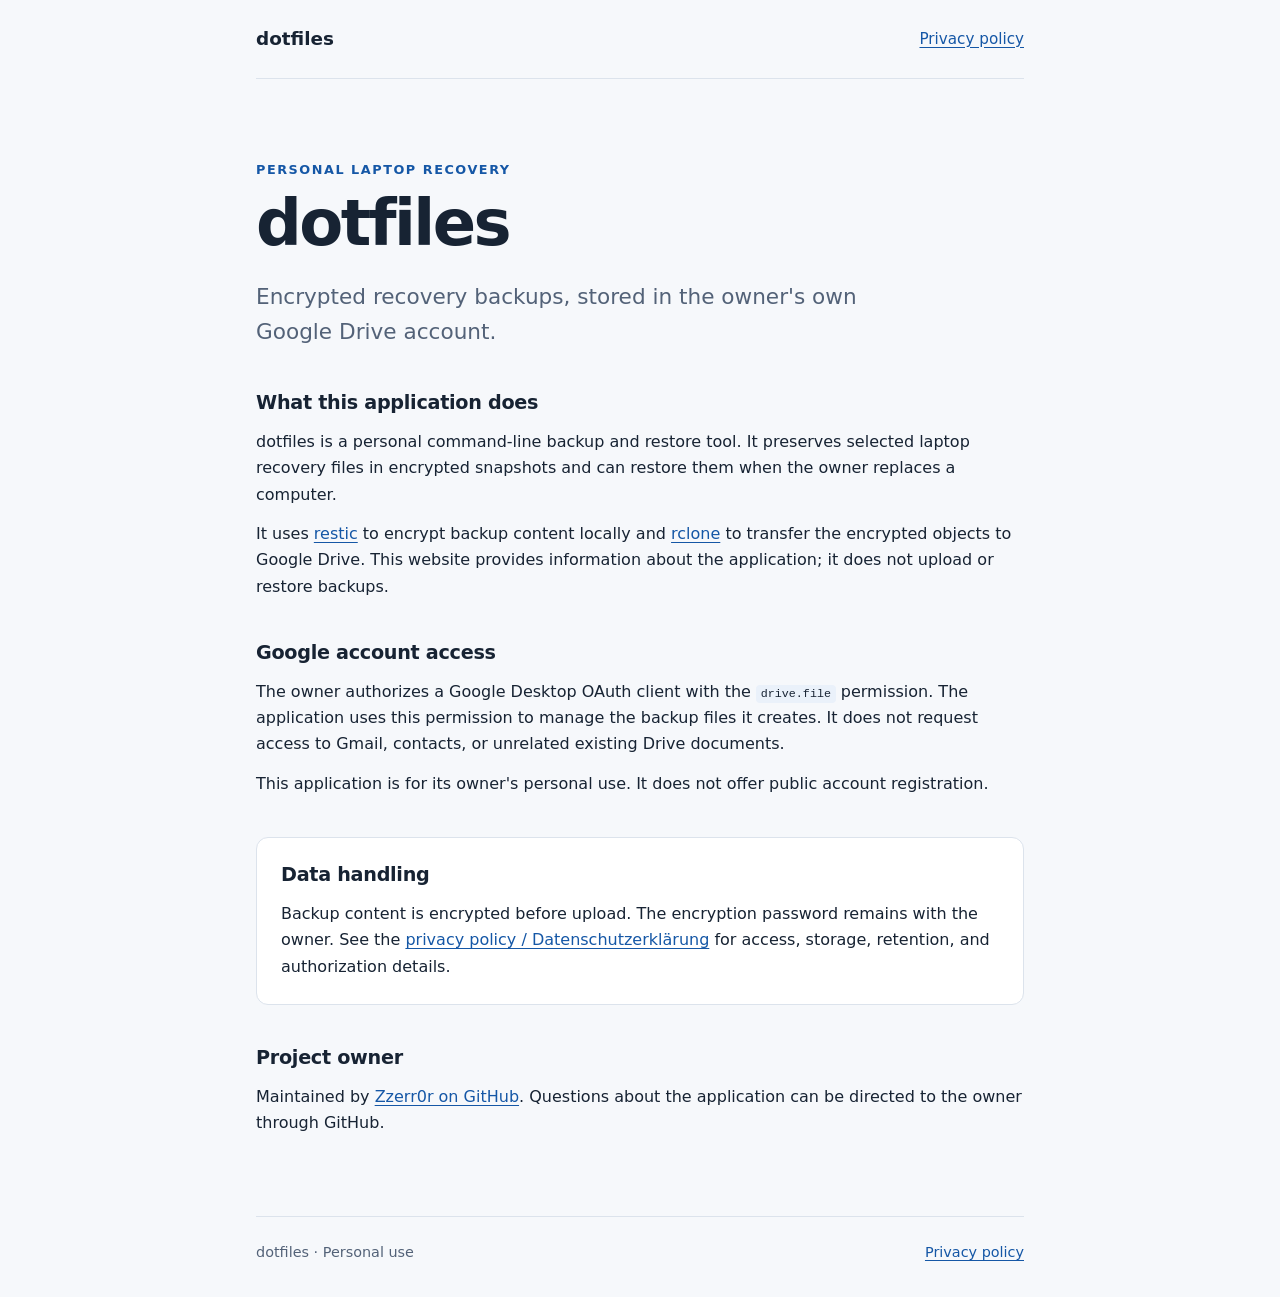
==== index.html @ a9d9f67b "Add dotfiles application and privacy pages" ====
<!doctype html>
<html lang="en">
<head>
  <meta charset="utf-8">
  <meta name="viewport" content="width=device-width, initial-scale=1">
  <meta name="description" content="dotfiles is a personal tool for storing and restoring encrypted laptop recovery backups in its owner's Google Drive account.">
  <title>dotfiles — personal laptop recovery</title>
  <link rel="stylesheet" href="assets/site.css">
</head>
<body>
  <a class="skip-link" href="#main">Skip to content</a>
  <header class="site-header">
    <a class="wordmark" href="./" aria-current="page">dotfiles</a>
    <nav aria-label="Main navigation"><a href="privacy/">Privacy policy</a></nav>
  </header>
  <main id="main">
    <p class="eyebrow">Personal laptop recovery</p>
    <h1>dotfiles</h1>
    <p class="lead">Encrypted recovery backups, stored in the owner's own Google Drive account.</p>
    <section aria-labelledby="about">
      <h2 id="about">What this application does</h2>
      <p>dotfiles is a personal command-line backup and restore tool. It preserves selected laptop recovery files in encrypted snapshots and can restore them when the owner replaces a computer.</p>
      <p>It uses <a href="https://restic.net/">restic</a> to encrypt backup content locally and <a href="https://rclone.org/">rclone</a> to transfer the encrypted objects to Google Drive. This website provides information about the application; it does not upload or restore backups.</p>
    </section>
    <section aria-labelledby="access">
      <h2 id="access">Google account access</h2>
      <p>The owner authorizes a Google Desktop OAuth client with the <code>drive.file</code> permission. The application uses this permission to manage the backup files it creates. It does not request access to Gmail, contacts, or unrelated existing Drive documents.</p>
      <p>This application is for its owner's personal use. It does not offer public account registration.</p>
    </section>
    <section class="callout" aria-labelledby="privacy">
      <h2 id="privacy">Data handling</h2>
      <p>Backup content is encrypted before upload. The encryption password remains with the owner. See the <a href="privacy/">privacy policy / Datenschutzerklärung</a> for access, storage, retention, and authorization details.</p>
    </section>
    <section aria-labelledby="contact">
      <h2 id="contact">Project owner</h2>
      <p>Maintained by <a href="https://github.com/Zzerr0r">Zzerr0r on GitHub</a>. Questions about the application can be directed to the owner through GitHub.</p>
    </section>
  </main>
  <footer><span>dotfiles · Personal use</span><a href="privacy/">Privacy policy</a></footer>
</body>
</html>
---- assets/site.css ----
:root {
  color-scheme: light dark;
  --background: #f6f8fb;
  --surface: #ffffff;
  --text: #172333;
  --muted: #536278;
  --link: #1557a6;
  --border: #dce3ec;
  --tint: #eaf1fa;
  font-family: ui-sans-serif, system-ui, -apple-system, "Segoe UI", sans-serif;
  line-height: 1.65;
}
* { box-sizing: border-box; }
body { margin: 0; background: var(--background); color: var(--text); }
a { color: var(--link); text-underline-offset: 0.18em; }
a:hover { text-decoration-thickness: 0.14em; }
a:focus-visible { outline: 3px solid var(--link); outline-offset: 4px; }
.site-header, main, footer { width: min(100% - 2.5rem, 48rem); margin-inline: auto; }
.site-header { display: flex; align-items: center; justify-content: space-between; gap: 1rem; padding-block: 1.5rem; border-bottom: 1px solid var(--border); }
.wordmark { font-weight: 750; font-size: 1.15rem; color: var(--text); text-decoration: none; }
nav { display: flex; flex-wrap: wrap; gap: 1rem; font-size: 0.95rem; }
main { padding-block: clamp(2.5rem, 7vw, 5rem); }
.eyebrow { margin: 0 0 0.5rem; color: var(--link); font-size: 0.8rem; font-weight: 700; letter-spacing: 0.12em; text-transform: uppercase; }
h1 { margin: 0; font-size: clamp(2.4rem, 7vw, 4rem); line-height: 1.1; letter-spacing: -0.04em; overflow-wrap: anywhere; }
.lead { margin: 1.25rem 0 2.5rem; max-width: 42rem; color: var(--muted); font-size: clamp(1.12rem, 2.8vw, 1.35rem); }
h2 { margin: 0 0 0.65rem; font-size: 1.2rem; line-height: 1.35; letter-spacing: -0.015em; }
section { margin-top: 2.5rem; }
p { margin: 0.8rem 0 0; }
code { overflow-wrap: anywhere; font-size: 0.9em; padding: 0.12rem 0.3rem; border-radius: 0.25rem; background: var(--tint); }
.callout { padding: 1.5rem; background: var(--surface); border: 1px solid var(--border); border-radius: 0.75rem; }
.updated { color: var(--muted); font-size: 0.9rem; }
footer { display: flex; flex-wrap: wrap; justify-content: space-between; gap: 0.75rem; padding-block: 1.5rem 2rem; border-top: 1px solid var(--border); color: var(--muted); font-size: 0.9rem; }
.skip-link { position: fixed; top: 0.5rem; left: 0.5rem; padding: 0.75rem 1rem; background: var(--surface); transform: translateY(-200%); z-index: 1; }
.skip-link:focus { transform: translateY(0); }
@media (prefers-color-scheme: dark) {
  :root { --background: #111923; --surface: #192330; --text: #e5edf7; --muted: #a8b8cd; --link: #91bfff; --border: #304155; --tint: #243650; }
}
@media (max-width: 400px) {
  .site-header { align-items: flex-start; }
  nav { flex-direction: column; gap: 0.3rem; }
}
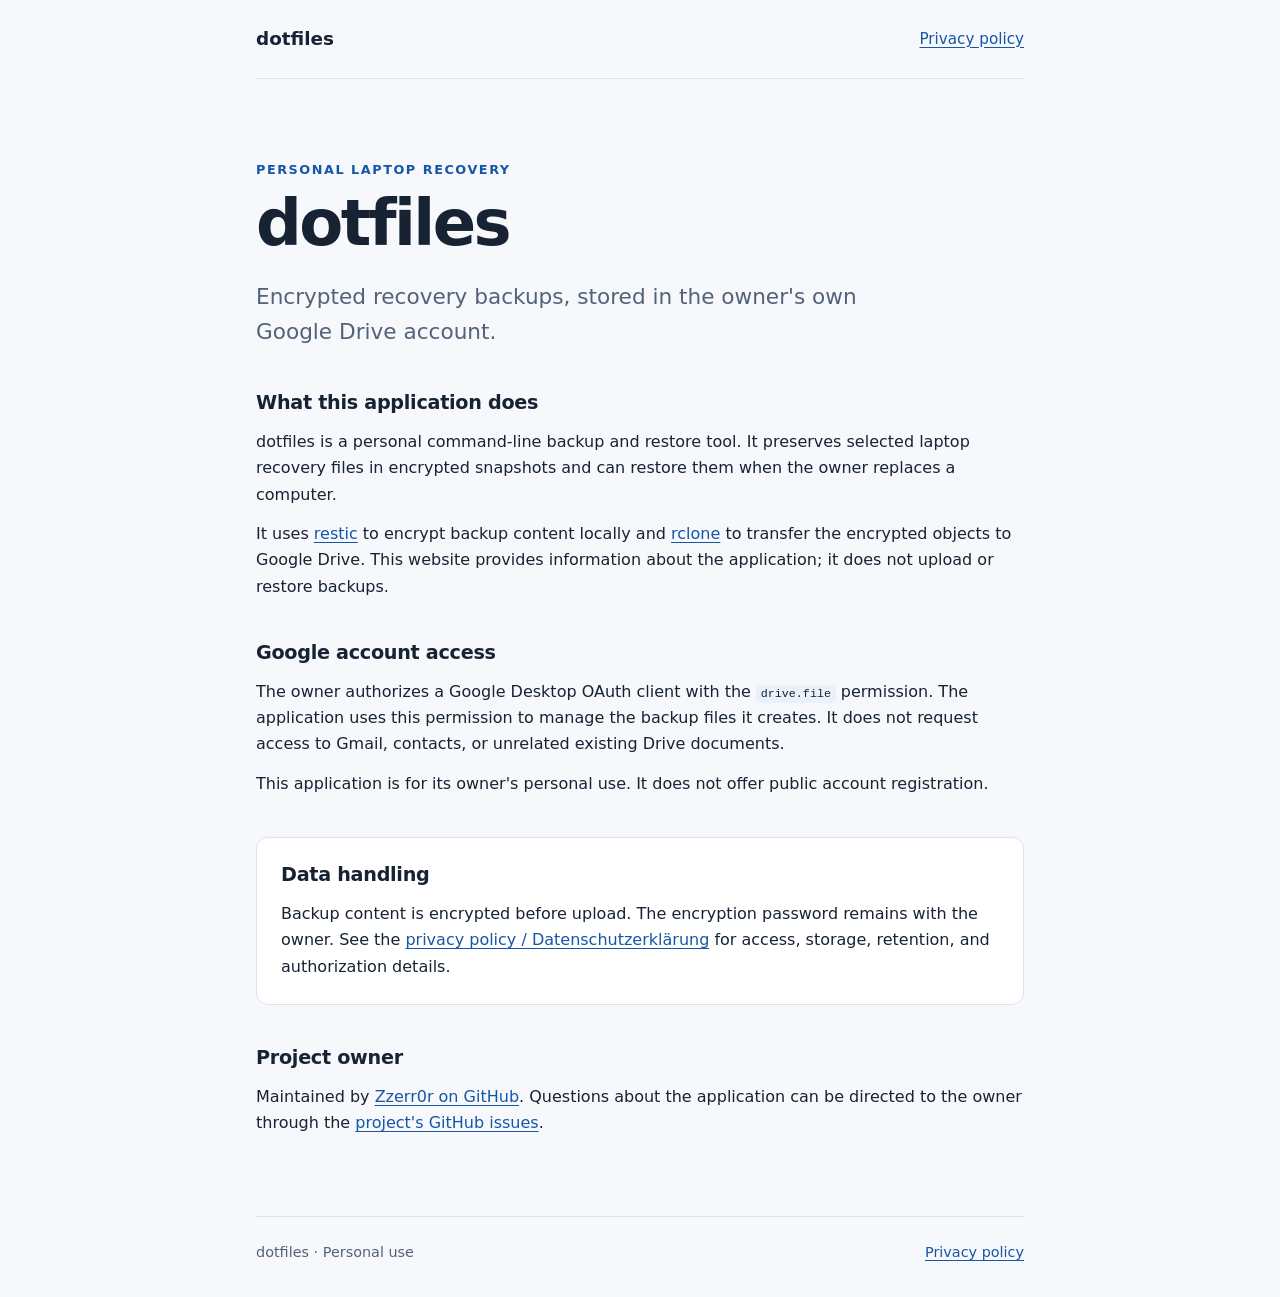
==== commit 2b56a2dc: "Document live branding URLs and project contact" ====
--- a/index.html
+++ b/index.html
@@ -33,7 +33,7 @@
     </section>
     <section aria-labelledby="contact">
       <h2 id="contact">Project owner</h2>
-      <p>Maintained by <a href="https://github.com/Zzerr0r">Zzerr0r on GitHub</a>. Questions about the application can be directed to the owner through GitHub.</p>
+      <p>Maintained by <a href="https://github.com/Zzerr0r">Zzerr0r on GitHub</a>. Questions about the application can be directed to the owner through the <a href="https://github.com/Zzerr0r/dotfiles-pages/issues">project's GitHub issues</a>.</p>
     </section>
   </main>
   <footer><span>dotfiles · Personal use</span><a href="privacy/">Privacy policy</a></footer>
